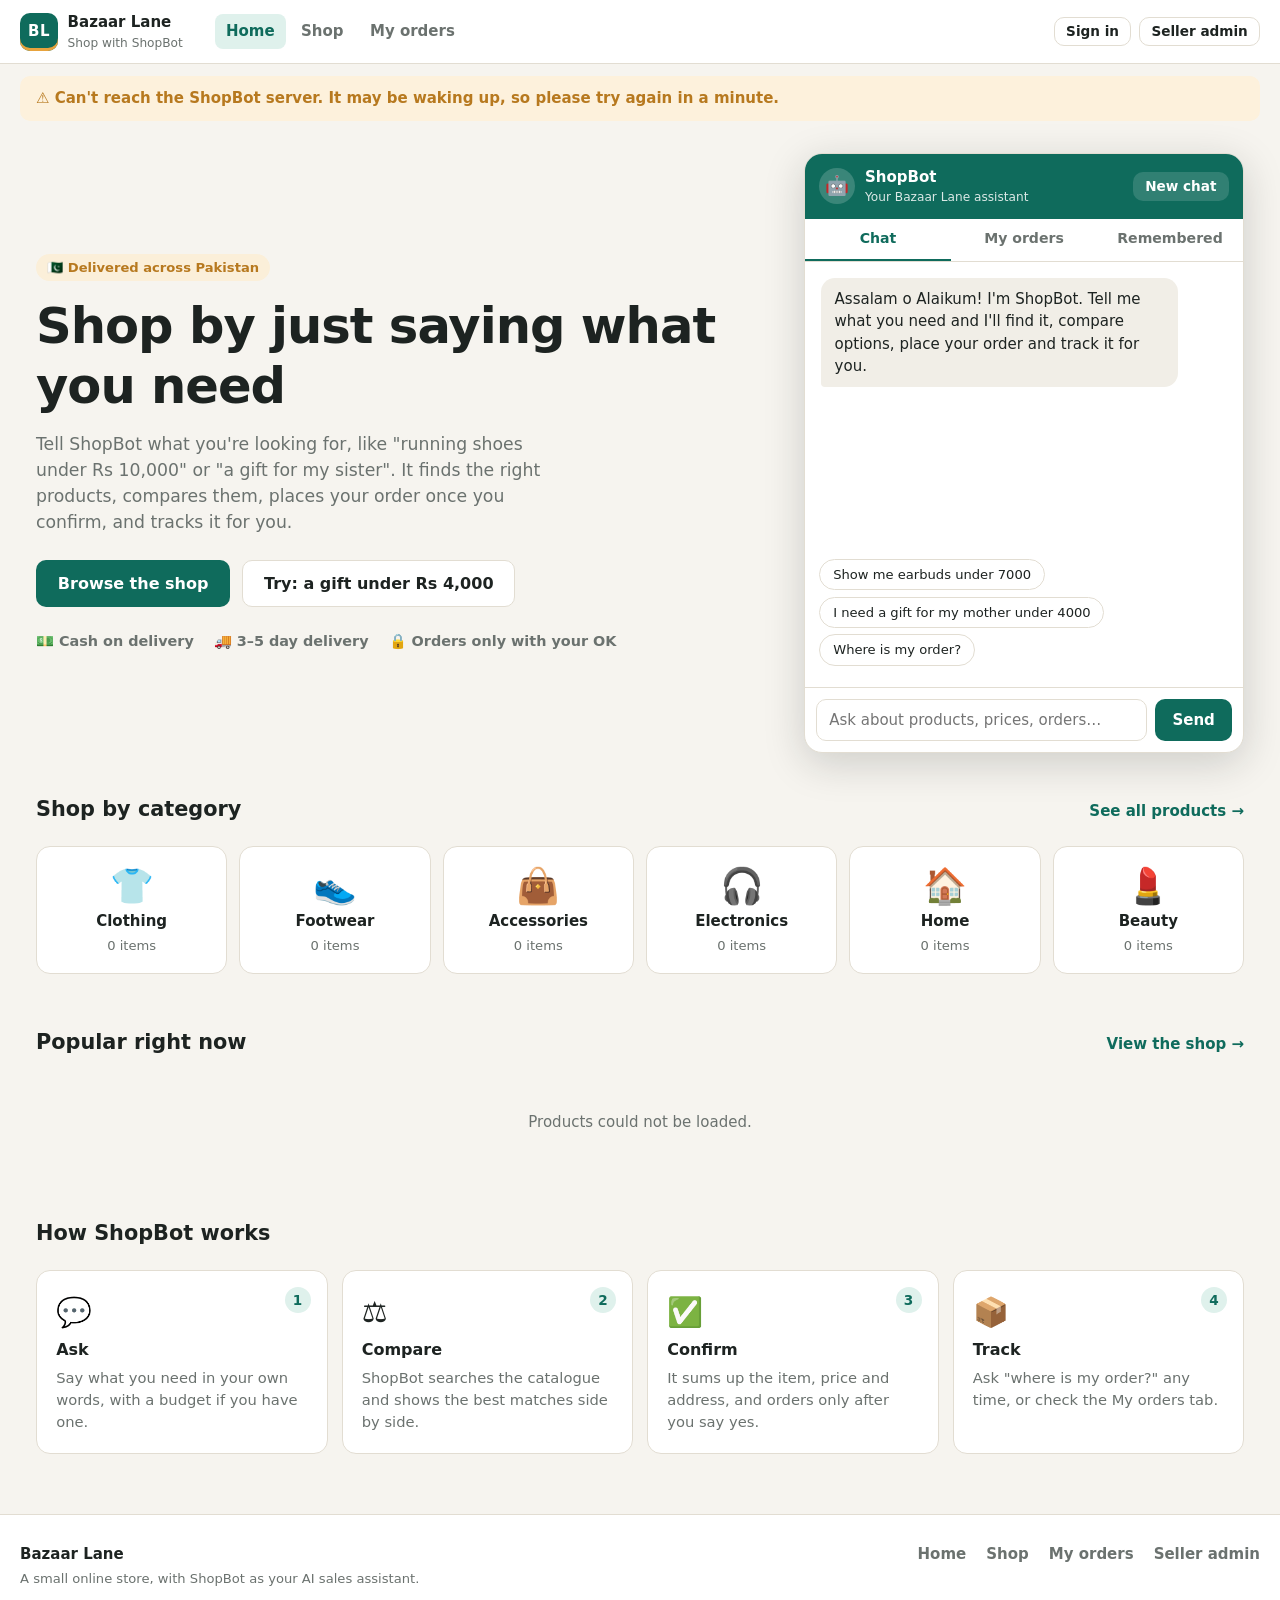
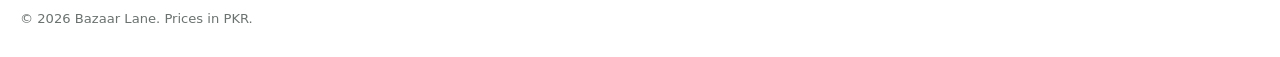
==== web/index.html @ 18afa225 "Build ShopBot: agent API, store website, tests and benchmark - app/: FastAPI server (/chat, /health," ====
<!doctype html>
<html lang="en">
<head>
  <meta charset="utf-8">
  <meta name="viewport" content="width=device-width, initial-scale=1">
  <title>Bazaar Lane</title>
  <meta name="description" content="Bazaar Lane: shop clothing, footwear, electronics and more by chatting with ShopBot.">
  <link rel="stylesheet" href="style.css">
</head>
<body>
  <header class="topbar">
    <a class="brand" href="./">
      <span class="brand-mark">BL</span>
      <span><strong>Bazaar Lane</strong><small>Shop with ShopBot</small></span>
    </a>
    <nav class="nav">
      <a href="./" class="active">Home</a>
      <a href="shop.html">Shop</a>
      <a href="#orders" data-sc-open="orders">My orders</a>
    </nav>
    <div class="topbar-right">
      <span class="user-chip" data-sc-user hidden></span>
      <button type="button" class="btn btn-ghost btn-sm" data-sc-switch>Sign in</button>
      <a class="btn btn-ghost btn-sm" href="admin.html">Seller admin</a>
    </div>
  </header>

  <div id="apiBanner" class="banner" hidden></div>

  <main>
    <section class="hero">
      <div class="hero-copy">
        <span class="eyebrow">🇵🇰 Delivered across Pakistan</span>
        <h1>Shop by just saying what you need</h1>
        <p class="lead">Tell ShopBot what you're looking for, like "running shoes under Rs 10,000" or "a gift for my sister". It finds the right products, compares them, places your order once you confirm, and tracks it for you.</p>
        <div class="hero-actions">
          <a class="btn btn-primary btn-lg" href="shop.html">Browse the shop</a>
          <button type="button" class="btn btn-ghost btn-lg" id="tryGift">Try: a gift under Rs 4,000</button>
        </div>
        <ul class="hero-points">
          <li>💵 Cash on delivery</li>
          <li>🚚 3–5 day delivery</li>
          <li>🔒 Orders only with your OK</li>
        </ul>
      </div>
      <div id="chat-root" class="hero-chat"></div>
    </section>

    <section class="section">
      <div class="section-head">
        <h2>Shop by category</h2>
        <a href="shop.html">See all products →</a>
      </div>
      <div id="categories" class="cat-grid"></div>
    </section>

    <section class="section">
      <div class="section-head">
        <h2>Popular right now</h2>
        <a href="shop.html">View the shop →</a>
      </div>
      <div id="popular" class="grid grid-4"><div class="empty">Loading products…</div></div>
    </section>

    <section class="section">
      <div class="section-head"><h2>How ShopBot works</h2></div>
      <ol class="steps">
        <li><span class="step-icon">💬</span><h3>Ask</h3><p>Say what you need in your own words, with a budget if you have one.</p></li>
        <li><span class="step-icon">⚖️</span><h3>Compare</h3><p>ShopBot searches the catalogue and shows the best matches side by side.</p></li>
        <li><span class="step-icon">✅</span><h3>Confirm</h3><p>It sums up the item, price and address, and orders only after you say yes.</p></li>
        <li><span class="step-icon">📦</span><h3>Track</h3><p>Ask "where is my order?" any time, or check the My orders tab.</p></li>
      </ol>
    </section>
  </main>

  <footer class="footer">
    <div>
      <strong>Bazaar Lane</strong>
      <p class="muted small">A small online store, with ShopBot as your AI sales assistant.</p>
    </div>
    <nav class="footer-links">
      <a href="./">Home</a>
      <a href="shop.html">Shop</a>
      <a href="#orders" data-sc-open="orders">My orders</a>
      <a href="admin.html">Seller admin</a>
    </nav>
    <p class="muted small">© 2026 Bazaar Lane. Prices in PKR.</p>
  </footer>

  <script src="config.js"></script>
  <script src="common.js"></script>
  <script src="chat.js"></script>
  <script src="home.js"></script>
</body>
</html>
---- web/style.css ----
/* Bazaar Lane / ShopBot */
:root {
  --bg: #f6f4ef;
  --surface: #ffffff;
  --surface-2: #f1eee7;
  --text: #1d2321;
  --muted: #6b726f;
  --border: #e2ddd2;
  --primary: #0f6b5c;
  --primary-hover: #0b5649;
  --primary-soft: #dff1ec;
  --accent: #e8a33d;
  --accent-soft: #fbefd9;
  --danger: #c0392b;
  --danger-soft: #fbe5e2;
  --warn: #b7791f;
  --warn-soft: #fdf1dc;
  --ok: #2f855a;
  --ok-soft: #e3f4ea;
  --info: #2b6cb0;
  --info-soft: #e3eefb;
  --user-bubble: #0f6b5c;
  --bot-bubble: #f1eee7;
  --shadow: 0 1px 2px rgba(20, 30, 25, .06), 0 4px 16px rgba(20, 30, 25, .06);
  --shadow-lg: 0 10px 40px rgba(20, 30, 25, .18);
  --radius: 14px;
  --max: 1240px;
  color-scheme: light;
}
@media (prefers-color-scheme: dark) {
  :root:not([data-theme="light"]) {
    --bg: #121615; --surface: #1a201e; --surface-2: #232a28; --text: #e8ece9; --muted: #9aa39f;
    --border: #2f3835; --primary: #3fb59c; --primary-hover: #5cc8b0; --primary-soft: #1d3a33;
    --accent-soft: #3a2f1a; --danger: #ef6f61; --danger-soft: #3a2220; --warn: #e5b45a; --warn-soft: #3a2f1a;
    --ok: #63c58f; --ok-soft: #1d3326; --info: #7fb0e6; --info-soft: #1d2a3a;
    --user-bubble: #2a8f7b; --bot-bubble: #232a28;
    --shadow: 0 1px 2px rgba(0, 0, 0, .3), 0 4px 16px rgba(0, 0, 0, .25);
    --shadow-lg: 0 10px 40px rgba(0, 0, 0, .5);
    color-scheme: dark;
  }
}
:root[data-theme="dark"] {
  --bg: #121615; --surface: #1a201e; --surface-2: #232a28; --text: #e8ece9; --muted: #9aa39f;
  --border: #2f3835; --primary: #3fb59c; --primary-hover: #5cc8b0; --primary-soft: #1d3a33;
  --accent-soft: #3a2f1a; --danger: #ef6f61; --danger-soft: #3a2220; --warn: #e5b45a; --warn-soft: #3a2f1a;
  --ok: #63c58f; --ok-soft: #1d3326; --info: #7fb0e6; --info-soft: #1d2a3a;
  --user-bubble: #2a8f7b; --bot-bubble: #232a28;
  --shadow: 0 1px 2px rgba(0, 0, 0, .3), 0 4px 16px rgba(0, 0, 0, .25);
  --shadow-lg: 0 10px 40px rgba(0, 0, 0, .5);
  color-scheme: dark;
}

* { box-sizing: border-box; }
[hidden] { display: none !important; }
html, body { margin: 0; }
body {
  background: var(--bg);
  color: var(--text);
  font: 15px/1.5 system-ui, -apple-system, "Segoe UI", Roboto, "Helvetica Neue", Arial, sans-serif;
  -webkit-font-smoothing: antialiased;
  overflow-x: hidden;
}
h1, h2, h3 { line-height: 1.2; margin: 0 0 .5rem; }
h2 { font-size: 1.3rem; }
h3 { font-size: 1rem; }
a { color: var(--primary); }
.muted { color: var(--muted); }
.small { font-size: .82rem; }
.error { color: var(--danger); margin: 0; }
.empty { padding: 2rem 1rem; text-align: center; color: var(--muted); }
.card { background: var(--surface); border: 1px solid var(--border); border-radius: var(--radius); box-shadow: var(--shadow); }

/* ---------- buttons & inputs ---------- */
.btn {
  appearance: none; border: 1px solid transparent; border-radius: 10px;
  padding: .55rem 1rem; font: inherit; font-weight: 600; cursor: pointer; line-height: 1.2;
  text-decoration: none; display: inline-flex; align-items: center; justify-content: center; gap: .4rem;
  transition: background .15s, border-color .15s, opacity .15s; white-space: nowrap;
}
.btn:disabled { opacity: .5; cursor: not-allowed; }
.btn-primary { background: var(--primary); color: #fff; }
.btn-primary:hover:not(:disabled) { background: var(--primary-hover); }
.btn-ghost { background: var(--surface); color: var(--text); border-color: var(--border); }
.btn-ghost:hover:not(:disabled) { background: var(--surface-2); }
.btn-danger { background: var(--danger-soft); color: var(--danger); }
.btn-danger:hover:not(:disabled) { border-color: var(--danger); }
.btn-sm { padding: .35rem .7rem; font-size: .85rem; }
.btn-lg { padding: .8rem 1.3rem; font-size: 1rem; }
.btn-block { width: 100%; }
.input {
  width: 100%; font: inherit; color: var(--text); background: var(--surface);
  border: 1px solid var(--border); border-radius: 10px; padding: .55rem .75rem;
}
.input:focus, .btn:focus-visible, .chip:focus-visible, .product:focus-visible, .cat-tile:focus-visible {
  outline: 2px solid var(--primary); outline-offset: 2px;
}
.input-sm { padding: .3rem .5rem; font-size: .9rem; }
textarea.input { resize: vertical; }
label { display: grid; gap: .3rem; font-weight: 600; font-size: .9rem; }
.check { display: flex; align-items: center; gap: .45rem; font-weight: 500; }
input[type="range"] { width: 100%; accent-color: var(--primary); }
input[type="checkbox"] { accent-color: var(--primary); width: 16px; height: 16px; }

/* ---------- top bar ---------- */
.topbar {
  position: sticky; top: 0; z-index: 20;
  display: flex; align-items: center; gap: 1rem;
  padding: .7rem max(16px, calc((100vw - var(--max)) / 2));
  background: var(--surface); border-bottom: 1px solid var(--border);
}
.brand { display: flex; align-items: center; gap: .6rem; color: var(--text); text-decoration: none; flex-shrink: 0; }
.brand small { display: block; color: var(--muted); font-size: .76rem; }
.brand-mark {
  width: 38px; height: 38px; border-radius: 10px; display: grid; place-items: center;
  background: var(--primary); color: #fff; font-weight: 800; letter-spacing: .5px;
  box-shadow: inset 0 -3px 0 var(--accent);
}
.nav { display: flex; gap: .25rem; margin-left: 1rem; }
.nav a {
  color: var(--muted); text-decoration: none; font-weight: 600; padding: .4rem .7rem; border-radius: 8px;
}
.nav a:hover { color: var(--text); background: var(--surface-2); }
.nav a.active { color: var(--primary); background: var(--primary-soft); }
.topbar-right { display: flex; align-items: center; gap: .5rem; margin-left: auto; }
.user-chip { font-weight: 600; white-space: nowrap; overflow: hidden; text-overflow: ellipsis; max-width: 180px; }

.banner {
  margin: 12px auto 0; max-width: var(--max); width: calc(100% - 32px);
  padding: .7rem 1rem; border-radius: 10px; background: var(--warn-soft); color: var(--warn); font-weight: 600;
}

/* ---------- chips & badges ---------- */
.chips { display: flex; flex-wrap: wrap; gap: .4rem; }
.chip {
  appearance: none; border: 1px solid var(--border); background: var(--surface); color: var(--text);
  border-radius: 999px; padding: .3rem .8rem; font: inherit; font-size: .86rem; cursor: pointer; text-align: left;
}
.chip:hover { border-color: var(--primary); }
.chip.active { background: var(--primary); color: #fff; border-color: var(--primary); }
.badge {
  display: inline-block; padding: .12rem .6rem; border-radius: 999px; font-size: .76rem; font-weight: 700;
  text-transform: capitalize; background: var(--surface-2); color: var(--muted);
}
.badge-placed, .badge-pending { background: var(--info-soft); color: var(--info); }
.badge-shipped { background: var(--warn-soft); color: var(--warn); }
.badge-delivered { background: var(--ok-soft); color: var(--ok); }
.badge-cancelled { background: var(--danger-soft); color: var(--danger); }

/* ---------- hero (home) ---------- */
.hero {
  max-width: var(--max); margin: 0 auto; padding: 32px 16px 16px;
  display: grid; grid-template-columns: minmax(0, 1fr) minmax(0, 440px); gap: 40px; align-items: center;
}
.eyebrow {
  display: inline-block; background: var(--accent-soft); color: var(--warn); font-weight: 700; font-size: .82rem;
  padding: .25rem .7rem; border-radius: 999px; margin-bottom: 1rem;
}
.hero h1 { font-size: clamp(2rem, 4.2vw, 3.1rem); letter-spacing: -.02em; margin-bottom: 1rem; }
.lead { font-size: 1.08rem; color: var(--muted); max-width: 540px; margin: 0 0 1.5rem; }
.hero-actions { display: flex; flex-wrap: wrap; gap: .75rem; }
.hero-points { list-style: none; padding: 0; margin: 1.5rem 0 0; display: flex; flex-wrap: wrap; gap: .5rem 1.25rem; color: var(--muted); font-weight: 600; font-size: .9rem; }
.hero-chat { height: 600px; min-width: 0; }

/* ---------- sections (home) ---------- */
.section { max-width: var(--max); margin: 0 auto; padding: 28px 16px; }
.section-head { display: flex; justify-content: space-between; align-items: baseline; gap: 1rem; margin-bottom: 1rem; }
.section-head a { font-weight: 600; text-decoration: none; white-space: nowrap; }
.cat-grid { display: grid; grid-template-columns: repeat(6, minmax(0, 1fr)); gap: 12px; }
.cat-tile {
  display: flex; flex-direction: column; align-items: center; gap: .2rem; padding: 1.1rem .5rem;
  background: var(--surface); border: 1px solid var(--border); border-radius: var(--radius);
  color: var(--text); text-decoration: none; text-align: center; transition: border-color .15s, transform .15s;
}
.cat-tile:hover { border-color: var(--primary); transform: translateY(-2px); }
.cat-emoji { font-size: 2.2rem; line-height: 1.2; }
.steps { list-style: none; padding: 0; margin: 0; display: grid; grid-template-columns: repeat(4, minmax(0, 1fr)); gap: 14px; counter-reset: step; }
.steps li {
  position: relative; padding: 1.2rem; background: var(--surface); border: 1px solid var(--border); border-radius: var(--radius);
  counter-increment: step;
}
.steps li::after {
  content: counter(step); position: absolute; top: 1rem; right: 1rem; width: 26px; height: 26px; border-radius: 50%;
  display: grid; place-items: center; background: var(--primary-soft); color: var(--primary); font-weight: 800; font-size: .85rem;
}
.step-icon { font-size: 1.8rem; display: block; margin-bottom: .4rem; }
.steps p { margin: 0; color: var(--muted); font-size: .92rem; }

/* ---------- product cards ---------- */
.grid { display: grid; grid-template-columns: repeat(auto-fill, minmax(220px, 1fr)); gap: 14px; }
.grid-4 { grid-template-columns: repeat(4, minmax(0, 1fr)); }
.grid > .empty { grid-column: 1 / -1; }
.product { display: flex; flex-direction: column; overflow: hidden; cursor: pointer; transition: transform .15s, box-shadow .15s; }
.product:hover { transform: translateY(-2px); box-shadow: var(--shadow-lg); }
.thumb {
  height: 130px; display: grid; place-items: center; font-size: 3.4rem;
  background: linear-gradient(135deg, var(--primary-soft), var(--accent-soft));
}
.product-body { padding: .85rem; display: flex; flex-direction: column; gap: .35rem; flex: 1; }
.product-meta { display: flex; justify-content: space-between; align-items: center; font-size: .8rem; gap: .5rem; }
.tag { background: var(--surface-2); border-radius: 999px; padding: .1rem .55rem; }
.desc {
  margin: 0; color: var(--muted); font-size: .88rem; flex: 1;
  display: -webkit-box; -webkit-line-clamp: 2; -webkit-box-orient: vertical; overflow: hidden;
}
.product-foot { display: flex; justify-content: space-between; align-items: baseline; gap: .5rem; margin: .3rem 0 .4rem; }
.price { font-size: 1.15rem; font-weight: 800; }
.stock { font-size: .8rem; color: var(--ok); font-weight: 600; }
.stock-low { color: var(--warn); }
.stock-out { color: var(--danger); }

/* ---------- shop page ---------- */
.shop-layout {
  max-width: var(--max); margin: 0 auto; padding: 20px 16px;
  display: grid; grid-template-columns: 270px minmax(0, 1fr); gap: 24px; align-items: start;
}
.filters { position: sticky; top: 80px; }
.filters-body {
  display: grid; gap: 1.1rem; padding: 1.1rem;
  background: var(--surface); border: 1px solid var(--border); border-radius: var(--radius);
}
.filters-toggle { display: none; }
.filter-group { display: grid; gap: .4rem; }
.filter-label { font-weight: 600; font-size: .9rem; }
.price-label { color: var(--primary); }
.help-box {
  display: grid; gap: .5rem; padding: .9rem; border-radius: 12px;
  background: var(--primary-soft); border: 1px solid transparent;
}
.help-box p { margin: 0; }
.results-head { display: flex; justify-content: space-between; align-items: baseline; gap: 1rem; margin-bottom: 1rem; }
.results-head h1 { font-size: 1.5rem; margin: 0; }

/* product popup */
.product-modal { max-width: 460px; position: relative; }
.pm-thumb {
  height: 180px; border-radius: 12px; display: grid; place-items: center; font-size: 5rem;
  background: linear-gradient(135deg, var(--primary-soft), var(--accent-soft));
}
.product-modal h2 { margin: 0; }
.product-modal p { margin: 0; }
.modal-x {
  position: absolute; top: .6rem; right: .6rem; width: 34px; height: 34px; border-radius: 50%;
  border: 0; background: var(--surface); color: var(--text); cursor: pointer; font-size: 1rem; box-shadow: var(--shadow);
}

/* ---------- orders & memories (used in chat tabs) ---------- */
.order { padding: .85rem; background: var(--surface); border: 1px solid var(--border); border-radius: 12px; }
.order-head { display: flex; justify-content: space-between; align-items: center; gap: .5rem; }
.items { list-style: none; padding: 0; margin: .5rem 0; border-top: 1px dashed var(--border); font-size: .9rem; }
.items li { display: flex; justify-content: space-between; gap: 1rem; padding: .3rem 0; border-bottom: 1px dashed var(--border); }
.order-foot { display: flex; justify-content: space-between; gap: 1rem; align-items: baseline; }
.memory-list { list-style: none; padding: 0; margin: 0; display: grid; gap: 8px; }
.memory-list li {
  display: flex; justify-content: space-between; gap: .75rem; align-items: baseline; flex-wrap: wrap;
  background: var(--surface); border: 1px solid var(--border); border-radius: 10px; padding: .6rem .8rem;
}

/* ---------- chat widget ---------- */
.sc {
  display: flex; flex-direction: column; height: 100%; min-height: 0;
  background: var(--surface); border: 1px solid var(--border); border-radius: 18px; box-shadow: var(--shadow-lg);
  overflow: hidden;
}
.sc-head { display: flex; justify-content: space-between; align-items: center; gap: .5rem; padding: .75rem .9rem; background: var(--primary); color: #fff; }
.sc-title { display: flex; align-items: center; gap: .6rem; min-width: 0; }
.sc-avatar { width: 36px; height: 36px; border-radius: 50%; display: grid; place-items: center; background: rgba(255,255,255,.18); font-size: 1.2rem; }
.sc-status { display: block; font-size: .76rem; opacity: .85; }
.sc-actions { display: flex; gap: .35rem; }
.sc-head .btn-ghost { background: rgba(255,255,255,.14); border-color: transparent; color: #fff; }
.sc-head .btn-ghost:hover { background: rgba(255,255,255,.26); }
.sc-tabs { display: flex; border-bottom: 1px solid var(--border); background: var(--surface); }
.sc-tab {
  flex: 1; appearance: none; background: none; border: 0; border-bottom: 2px solid transparent;
  padding: .6rem .4rem; font: inherit; font-weight: 600; font-size: .88rem; color: var(--muted); cursor: pointer;
}
.sc-tab.active { color: var(--primary); border-bottom-color: var(--primary); }
.sc-pane { flex: 1; min-height: 0; display: flex; flex-direction: column; overflow-y: auto; padding: .9rem; gap: .7rem; }
.sc-pane-chat { padding: 0; overflow: hidden; }
.sc-messages { flex: 1; min-height: 0; overflow-y: auto; padding: 1rem; display: flex; flex-direction: column; gap: .7rem; }
.sc-list { display: grid; gap: 10px; }
.sc-suggestions { display: flex; flex-wrap: wrap; gap: .4rem; padding: 0 .9rem .6rem; }
.sc-suggestions .chip { font-size: .82rem; }
.sc-form { display: flex; gap: .5rem; padding: .7rem; border-top: 1px solid var(--border); }
.msg { display: flex; flex-direction: column; max-width: 88%; }
.msg-user { align-self: flex-end; align-items: flex-end; }
.msg-bot { align-self: flex-start; }
.bubble { padding: .6rem .85rem; border-radius: 14px; overflow-wrap: anywhere; }
.msg-user .bubble { background: var(--user-bubble); color: #fff; border-bottom-right-radius: 4px; }
.msg-bot .bubble { background: var(--bot-bubble); border-bottom-left-radius: 4px; }
.tools { margin-top: .3rem; font-size: .74rem; color: var(--muted); display: flex; flex-wrap: wrap; gap: .3rem; align-items: center; }
.tool {
  font-family: ui-monospace, SFMono-Regular, Consolas, monospace; font-size: .74rem;
  background: var(--primary-soft); color: var(--primary); border-radius: 6px; padding: .05rem .4rem; cursor: help;
}
.typing { display: flex; gap: 4px; padding: .8rem .9rem; }
.typing span { width: 7px; height: 7px; border-radius: 50%; background: var(--muted); animation: blink 1.2s infinite ease-in-out; }
.typing span:nth-child(2) { animation-delay: .2s; }
.typing span:nth-child(3) { animation-delay: .4s; }
@keyframes blink { 0%, 80%, 100% { opacity: .25; transform: translateY(0); } 40% { opacity: 1; transform: translateY(-3px); } }

/* floating version */
.sc-fab {
  position: fixed; right: 20px; bottom: 20px; z-index: 30;
  border: 0; border-radius: 999px; padding: .85rem 1.25rem; font: inherit; font-weight: 700;
  background: var(--primary); color: #fff; box-shadow: var(--shadow-lg); cursor: pointer;
  display: flex; align-items: center; gap: .4rem;
}
.sc-fab:hover { background: var(--primary-hover); }
.sc-floating {
  position: fixed; right: 20px; bottom: 20px; z-index: 35;
  width: 390px; height: min(620px, calc(100vh - 40px));
  display: none;
}
.sc-floating.open { display: flex; }

/* ---------- modal ---------- */
.modal {
  position: fixed; inset: 0; z-index: 50; display: grid; place-items: center; padding: 16px;
  background: rgba(10, 15, 13, .55); overflow-y: auto;
}
.modal-card {
  width: 100%; max-width: 420px; display: grid; gap: .9rem; padding: 1.5rem;
  background: var(--surface); border-radius: var(--radius); box-shadow: var(--shadow-lg);
}
.modal-card p { margin: 0; }
.row { display: grid; grid-template-columns: 1fr 1fr; gap: .75rem; }
.row-end { display: flex; justify-content: flex-end; gap: .5rem; }

/* ---------- footer ---------- */
.footer {
  margin-top: 32px; padding: 28px max(16px, calc((100vw - var(--max)) / 2));
  border-top: 1px solid var(--border); background: var(--surface);
  display: grid; grid-template-columns: 1fr auto; gap: 1rem 2rem; align-items: start;
}
.footer p { margin: .25rem 0 0; }
.footer-links { display: flex; flex-wrap: wrap; gap: 1.25rem; }
.footer-links a { color: var(--muted); text-decoration: none; font-weight: 600; }
.footer-links a:hover { color: var(--primary); }

/* ---------- toasts ---------- */
#toasts { position: fixed; left: 50%; bottom: 20px; transform: translateX(-50%); z-index: 60; display: grid; gap: 8px; width: min(420px, calc(100vw - 32px)); }
.toast { padding: .65rem 1rem; border-radius: 10px; background: var(--text); color: var(--bg); box-shadow: var(--shadow); font-weight: 600; font-size: .9rem; }
.toast-ok { background: var(--ok); color: #fff; }
.toast-error { background: var(--danger); color: #fff; }

/* ---------- admin ---------- */
.admin { max-width: var(--max); margin: 0 auto; padding: 16px; }
.tabs { display: flex; gap: .25rem; border-bottom: 1px solid var(--border); margin-bottom: 1rem; overflow-x: auto; }
.tab {
  appearance: none; background: none; border: 0; border-bottom: 2px solid transparent;
  padding: .65rem .9rem; font: inherit; font-weight: 600; color: var(--muted); cursor: pointer; white-space: nowrap;
}
.tab.active { color: var(--primary); border-bottom-color: var(--primary); }
.panel-head { display: flex; align-items: center; justify-content: space-between; gap: 1rem; margin-bottom: .75rem; flex-wrap: wrap; }
.panel-head .input { max-width: 360px; }
.panel-head p { margin: 0; flex: 1 1 280px; }
.stats { display: grid; grid-template-columns: repeat(auto-fill, minmax(180px, 1fr)); gap: 12px; margin-bottom: 1.25rem; }
.stat {
  display: flex; flex-direction: column; gap: .15rem; padding: .9rem 1rem;
  background: var(--surface); border: 1px solid var(--border); border-radius: var(--radius); box-shadow: var(--shadow);
}
.stat-label { font-size: .76rem; text-transform: uppercase; letter-spacing: .04em; color: var(--muted); font-weight: 700; }
.stat-value { font-size: 1.4rem; font-weight: 800; font-variant-numeric: tabular-nums; }
.stat-sub { font-size: .8rem; color: var(--muted); }
.stat-warn { border-color: var(--warn); background: var(--warn-soft); }
.stat-warn .stat-sub, .stat-warn .stat-value { color: var(--warn); }
.table-wrap { overflow-x: auto; background: var(--surface); border: 1px solid var(--border); border-radius: var(--radius); box-shadow: var(--shadow); }
.table { width: 100%; border-collapse: collapse; font-size: .9rem; }
.table th, .table td { text-align: left; padding: .6rem .75rem; border-bottom: 1px solid var(--border); vertical-align: top; }
.table th { background: var(--surface-2); font-size: .76rem; text-transform: uppercase; letter-spacing: .03em; color: var(--muted); }
.table tr:last-child td { border-bottom: 0; }
.table td.empty { text-align: center; }
.nowrap { white-space: nowrap; }
.wrap { min-width: 180px; max-width: 340px; overflow-wrap: anywhere; }
.clamp { max-width: 320px; display: -webkit-box; -webkit-line-clamp: 2; -webkit-box-orient: vertical; overflow: hidden; }
.num { width: 100px; }
.num.low { border-color: var(--warn); color: var(--warn); font-weight: 700; }
.row-muted td { opacity: .55; }
.row-blocked { background: var(--danger-soft); }
.status-select { width: auto; text-transform: capitalize; }
.status-placed { color: var(--info); }
.status-shipped { color: var(--warn); }
.status-delivered { color: var(--ok); }
.status-cancelled { color: var(--danger); }
details summary { cursor: pointer; }
details[open] summary { color: var(--muted); margin-bottom: .3rem; }
.plain { margin: 0; padding-left: 1rem; }

/* ---------- responsive ---------- */
@media (max-width: 1024px) {
  .hero { grid-template-columns: 1fr; gap: 24px; }
  .hero-chat { height: 560px; }
  .cat-grid { grid-template-columns: repeat(3, minmax(0, 1fr)); }
  .grid-4 { grid-template-columns: repeat(2, minmax(0, 1fr)); }
  .steps { grid-template-columns: repeat(2, minmax(0, 1fr)); }
}
@media (max-width: 820px) {
  .topbar { flex-wrap: wrap; row-gap: .5rem; }
  .nav { order: 3; width: 100%; margin-left: 0; overflow-x: auto; }
  .shop-layout { grid-template-columns: 1fr; gap: 16px; }
  .filters { position: static; }
  .filters-toggle { display: flex; }
  .filters .filters-body { display: none; margin-top: .6rem; }
  .filters.expanded .filters-body { display: grid; }
}
@media (max-width: 560px) {
  .brand small { display: none; }
  .user-chip { max-width: 110px; }
  .topbar-right .btn { padding: .35rem .55rem; font-size: .8rem; }
  .hero { padding-top: 20px; }
  .hero-chat { height: 520px; }
  .cat-grid { grid-template-columns: repeat(2, minmax(0, 1fr)); }
  .grid, .grid-4 { grid-template-columns: repeat(2, minmax(0, 1fr)); gap: 10px; }
  .thumb { height: 90px; font-size: 2.6rem; }
  .product-body { padding: .65rem; }
  .price { font-size: 1rem; }
  .product-foot { flex-direction: column; gap: .1rem; }
  .steps { grid-template-columns: 1fr; }
  .row { grid-template-columns: 1fr; }
  .footer { grid-template-columns: 1fr; }
  .stats { grid-template-columns: repeat(2, minmax(0, 1fr)); }
  .stat-value { font-size: 1.15rem; }
  .msg { max-width: 94%; }
  .sc-floating { inset: 0; width: 100%; height: 100%; border-radius: 0; }
  .sc-fab { right: 16px; bottom: 16px; }
  body.sc-open { overflow: hidden; }
}
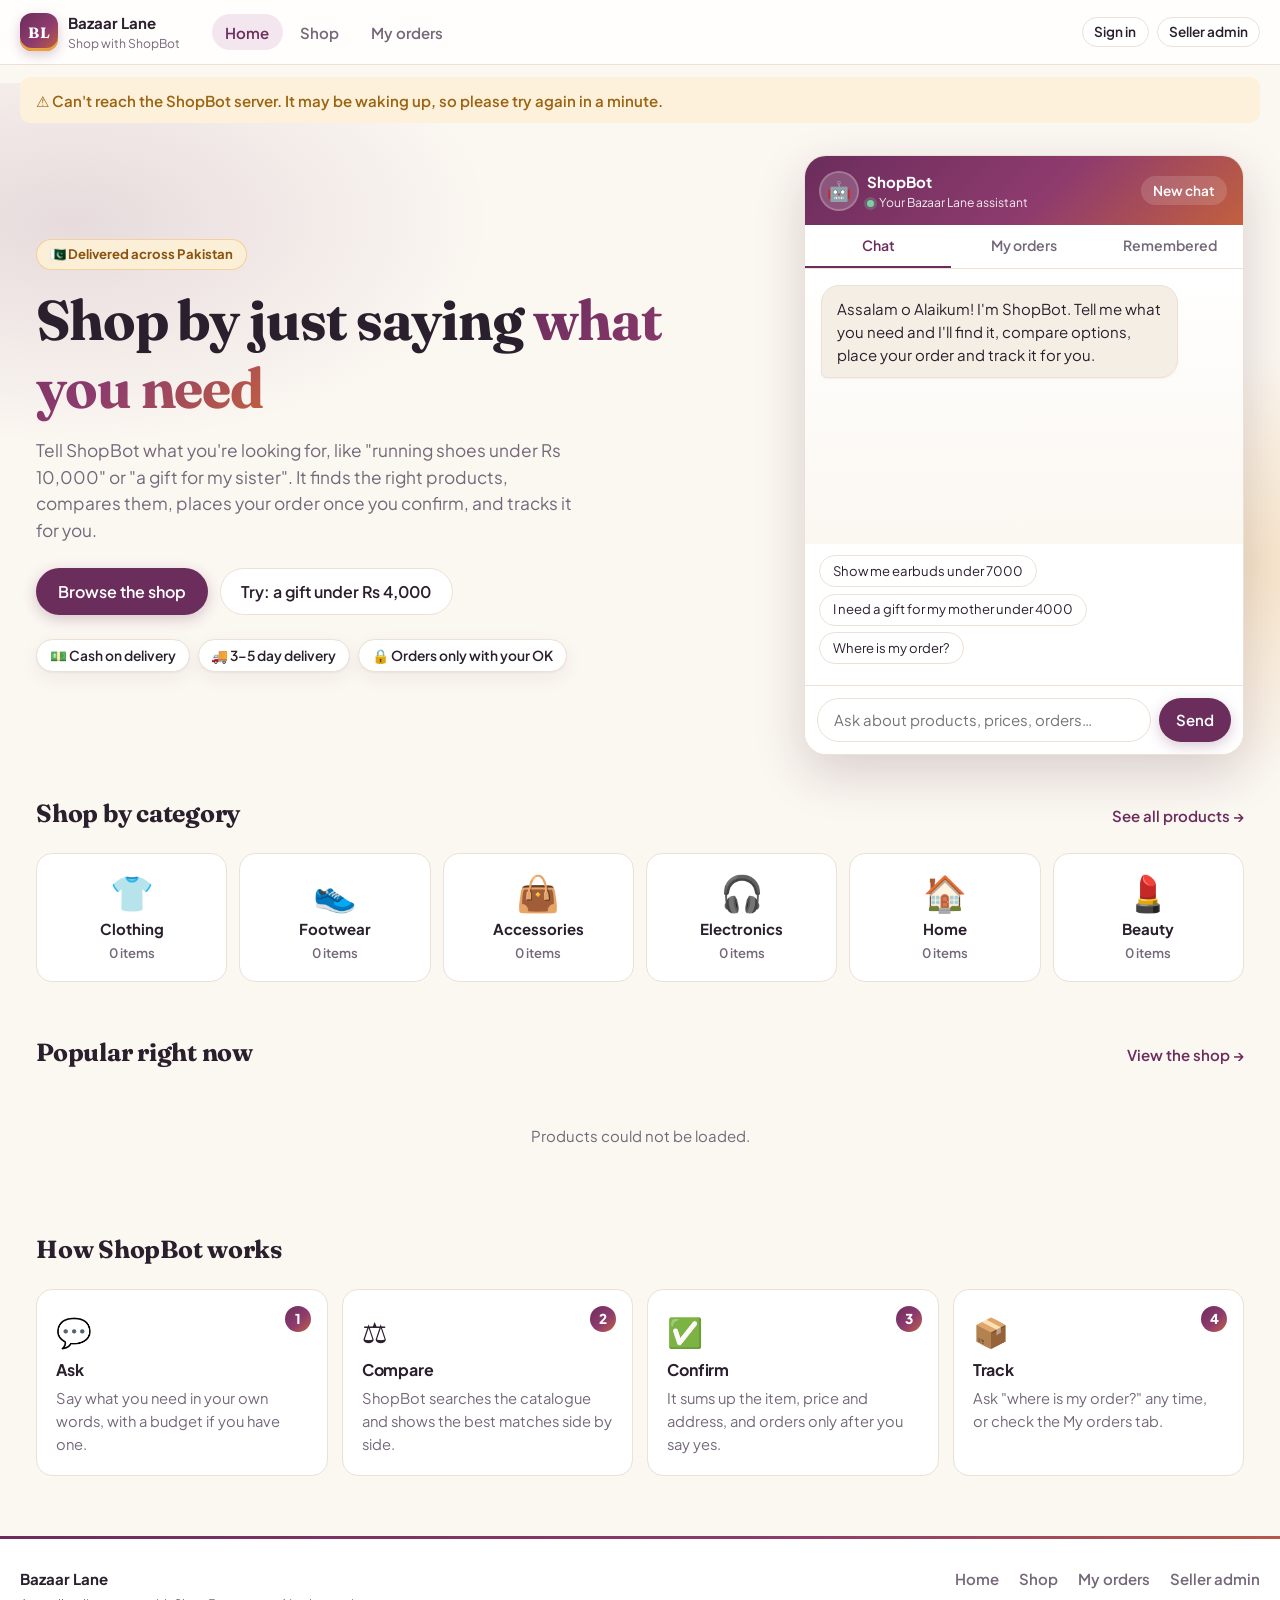
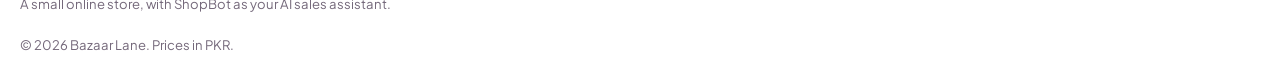
==== commit 093b358e: "ui fixes" ====
--- a/web/index.html
+++ b/web/index.html
@@ -31,7 +31,7 @@
     <section class="hero">
       <div class="hero-copy">
         <span class="eyebrow">🇵🇰 Delivered across Pakistan</span>
-        <h1>Shop by just saying what you need</h1>
+        <h1>Shop by just saying <em>what you need</em></h1>
         <p class="lead">Tell ShopBot what you're looking for, like "running shoes under Rs 10,000" or "a gift for my sister". It finds the right products, compares them, places your order once you confirm, and tracks it for you.</p>
         <div class="hero-actions">
           <a class="btn btn-primary btn-lg" href="shop.html">Browse the shop</a>
--- a/web/style.css
+++ b/web/style.css
@@ -1,52 +1,67 @@
-/* Bazaar Lane / ShopBot */
+/* Bazaar Lane / ShopBot: aubergine + marigold on warm ivory */
+@import url("https://fonts.googleapis.com/css2?family=Fraunces:opsz,wght@9..144,600;9..144,700&family=Plus+Jakarta+Sans:wght@400;500;600;700;800&display=swap");
+
 :root {
-  --bg: #f6f4ef;
+  --bg: #fbf7f1;
   --surface: #ffffff;
-  --surface-2: #f1eee7;
-  --text: #1d2321;
-  --muted: #6b726f;
-  --border: #e2ddd2;
-  --primary: #0f6b5c;
-  --primary-hover: #0b5649;
-  --primary-soft: #dff1ec;
-  --accent: #e8a33d;
-  --accent-soft: #fbefd9;
-  --danger: #c0392b;
-  --danger-soft: #fbe5e2;
-  --warn: #b7791f;
+  --surface-2: #f5eee5;
+  --text: #2a1f2d;
+  --muted: #74687a;
+  --border: #ebe1d6;
+  --primary: #6b2d5c;
+  --primary-hover: #57234a;
+  --primary-soft: #f4e6ef;
+  --accent: #e9a23b;
+  --accent-ink: #8a5410;
+  --accent-soft: #fcefd8;
+  --danger: #b83a3a;
+  --danger-soft: #fbe6e4;
+  --warn: #9a6410;
   --warn-soft: #fdf1dc;
-  --ok: #2f855a;
-  --ok-soft: #e3f4ea;
-  --info: #2b6cb0;
-  --info-soft: #e3eefb;
-  --user-bubble: #0f6b5c;
-  --bot-bubble: #f1eee7;
-  --shadow: 0 1px 2px rgba(20, 30, 25, .06), 0 4px 16px rgba(20, 30, 25, .06);
-  --shadow-lg: 0 10px 40px rgba(20, 30, 25, .18);
-  --radius: 14px;
+  --ok: #2e7d55;
+  --ok-soft: #e2f3e9;
+  --info: #3a5a9e;
+  --info-soft: #e6ecfa;
+  --grad: linear-gradient(135deg, #6b2d5c 0%, #8e3b6e 55%, #c2603f 100%);
+  --grad-soft: linear-gradient(135deg, #f4e6ef 0%, #fcefd8 100%);
+  --grad-text: var(--grad);
+  --user-bubble: linear-gradient(135deg, #6b2d5c, #8e3b6e);
+  --bot-bubble: #f5eee5;
+  --shadow: 0 1px 2px rgba(60, 30, 50, .05), 0 6px 20px rgba(60, 30, 50, .06);
+  --shadow-lg: 0 18px 50px rgba(60, 30, 50, .18);
+  --radius: 16px;
   --max: 1240px;
+  --font: "Plus Jakarta Sans", system-ui, -apple-system, "Segoe UI", Roboto, Arial, sans-serif;
+  --font-display: "Fraunces", Georgia, "Times New Roman", serif;
+  --on-primary: #ffffff;
   color-scheme: light;
 }
 @media (prefers-color-scheme: dark) {
   :root:not([data-theme="light"]) {
-    --bg: #121615; --surface: #1a201e; --surface-2: #232a28; --text: #e8ece9; --muted: #9aa39f;
-    --border: #2f3835; --primary: #3fb59c; --primary-hover: #5cc8b0; --primary-soft: #1d3a33;
-    --accent-soft: #3a2f1a; --danger: #ef6f61; --danger-soft: #3a2220; --warn: #e5b45a; --warn-soft: #3a2f1a;
-    --ok: #63c58f; --ok-soft: #1d3326; --info: #7fb0e6; --info-soft: #1d2a3a;
-    --user-bubble: #2a8f7b; --bot-bubble: #232a28;
-    --shadow: 0 1px 2px rgba(0, 0, 0, .3), 0 4px 16px rgba(0, 0, 0, .25);
-    --shadow-lg: 0 10px 40px rgba(0, 0, 0, .5);
+    --bg: #161117; --surface: #201922; --surface-2: #2b222e; --text: #f3ebf1; --muted: #ad9fb0;
+    --border: #3a2f3d; --primary: #d98cc0; --primary-hover: #e6a6d0; --primary-soft: #3a2236;
+    --accent-ink: #f1bd6a; --accent-soft: #3a2c1a; --danger: #ef7d74; --danger-soft: #3d2222;
+    --warn: #ecba63; --warn-soft: #3a2c1a; --ok: #6cc896; --ok-soft: #1c3326; --info: #93b2ec; --info-soft: #1f2840;
+    --grad: linear-gradient(135deg, #7a3468 0%, #9a4478 55%, #c2603f 100%);
+    --grad-soft: linear-gradient(135deg, #3a2236 0%, #3a2c1a 100%);
+    --grad-text: linear-gradient(135deg, #f0b3da 0%, #f1bd6a 100%);
+    --user-bubble: linear-gradient(135deg, #7a3468, #9a4478); --bot-bubble: #2b222e; --on-primary: #24101f;
+    --shadow: 0 1px 2px rgba(0, 0, 0, .3), 0 6px 20px rgba(0, 0, 0, .25);
+    --shadow-lg: 0 18px 50px rgba(0, 0, 0, .5);
     color-scheme: dark;
   }
 }
 :root[data-theme="dark"] {
-  --bg: #121615; --surface: #1a201e; --surface-2: #232a28; --text: #e8ece9; --muted: #9aa39f;
-  --border: #2f3835; --primary: #3fb59c; --primary-hover: #5cc8b0; --primary-soft: #1d3a33;
-  --accent-soft: #3a2f1a; --danger: #ef6f61; --danger-soft: #3a2220; --warn: #e5b45a; --warn-soft: #3a2f1a;
-  --ok: #63c58f; --ok-soft: #1d3326; --info: #7fb0e6; --info-soft: #1d2a3a;
-  --user-bubble: #2a8f7b; --bot-bubble: #232a28;
-  --shadow: 0 1px 2px rgba(0, 0, 0, .3), 0 4px 16px rgba(0, 0, 0, .25);
-  --shadow-lg: 0 10px 40px rgba(0, 0, 0, .5);
+  --bg: #161117; --surface: #201922; --surface-2: #2b222e; --text: #f3ebf1; --muted: #ad9fb0;
+  --border: #3a2f3d; --primary: #d98cc0; --primary-hover: #e6a6d0; --primary-soft: #3a2236;
+  --accent-ink: #f1bd6a; --accent-soft: #3a2c1a; --danger: #ef7d74; --danger-soft: #3d2222;
+  --warn: #ecba63; --warn-soft: #3a2c1a; --ok: #6cc896; --ok-soft: #1c3326; --info: #93b2ec; --info-soft: #1f2840;
+  --grad: linear-gradient(135deg, #7a3468 0%, #9a4478 55%, #c2603f 100%);
+  --grad-soft: linear-gradient(135deg, #3a2236 0%, #3a2c1a 100%);
+    --grad-text: linear-gradient(135deg, #f0b3da 0%, #f1bd6a 100%);
+  --user-bubble: linear-gradient(135deg, #7a3468, #9a4478); --bot-bubble: #2b222e; --on-primary: #24101f;
+  --shadow: 0 1px 2px rgba(0, 0, 0, .3), 0 6px 20px rgba(0, 0, 0, .25);
+  --shadow-lg: 0 18px 50px rgba(0, 0, 0, .5);
   color-scheme: dark;
 }
 
@@ -56,12 +71,13 @@
 body {
   background: var(--bg);
   color: var(--text);
-  font: 15px/1.5 system-ui, -apple-system, "Segoe UI", Roboto, "Helvetica Neue", Arial, sans-serif;
+  font: 15px/1.55 var(--font);
   -webkit-font-smoothing: antialiased;
   overflow-x: hidden;
 }
-h1, h2, h3 { line-height: 1.2; margin: 0 0 .5rem; }
-h2 { font-size: 1.3rem; }
+h1, h2, h3 { line-height: 1.2; margin: 0 0 .5rem; letter-spacing: -.01em; }
+h1, h2 { font-family: var(--font-display); font-weight: 700; }
+h2 { font-size: 1.55rem; }
 h3 { font-size: 1rem; }
 a { color: var(--primary); }
 .muted { color: var(--muted); }
@@ -69,19 +85,20 @@
 .error { color: var(--danger); margin: 0; }
 .empty { padding: 2rem 1rem; text-align: center; color: var(--muted); }
 .card { background: var(--surface); border: 1px solid var(--border); border-radius: var(--radius); box-shadow: var(--shadow); }
+::selection { background: var(--accent); color: #2a1f2d; }
 
 /* ---------- buttons & inputs ---------- */
 .btn {
-  appearance: none; border: 1px solid transparent; border-radius: 10px;
+  appearance: none; border: 1px solid transparent; border-radius: 999px;
   padding: .55rem 1rem; font: inherit; font-weight: 600; cursor: pointer; line-height: 1.2;
   text-decoration: none; display: inline-flex; align-items: center; justify-content: center; gap: .4rem;
-  transition: background .15s, border-color .15s, opacity .15s; white-space: nowrap;
+  transition: background .15s, border-color .15s, opacity .15s, transform .15s, box-shadow .15s; white-space: nowrap;
 }
 .btn:disabled { opacity: .5; cursor: not-allowed; }
-.btn-primary { background: var(--primary); color: #fff; }
-.btn-primary:hover:not(:disabled) { background: var(--primary-hover); }
+.btn-primary { background: var(--primary); color: var(--on-primary); box-shadow: 0 4px 14px rgba(107, 45, 92, .25); }
+.btn-primary:hover:not(:disabled) { background: var(--primary-hover); transform: translateY(-1px); box-shadow: 0 8px 20px rgba(107, 45, 92, .3); }
 .btn-ghost { background: var(--surface); color: var(--text); border-color: var(--border); }
-.btn-ghost:hover:not(:disabled) { background: var(--surface-2); }
+.btn-ghost:hover:not(:disabled) { background: var(--surface-2); border-color: var(--primary); }
 .btn-danger { background: var(--danger-soft); color: var(--danger); }
 .btn-danger:hover:not(:disabled) { border-color: var(--danger); }
 .btn-sm { padding: .35rem .7rem; font-size: .85rem; }
@@ -89,9 +106,11 @@
 .btn-block { width: 100%; }
 .input {
   width: 100%; font: inherit; color: var(--text); background: var(--surface);
-  border: 1px solid var(--border); border-radius: 10px; padding: .55rem .75rem;
-}
-.input:focus, .btn:focus-visible, .chip:focus-visible, .product:focus-visible, .cat-tile:focus-visible {
+  border: 1px solid var(--border); border-radius: 12px; padding: .6rem .85rem;
+  transition: border-color .15s, box-shadow .15s;
+}
+.input:focus { border-color: var(--primary); box-shadow: 0 0 0 4px var(--primary-soft); }
+.btn:focus-visible, .chip:focus-visible, .product:focus-visible, .cat-tile:focus-visible {
   outline: 2px solid var(--primary); outline-offset: 2px;
 }
 .input-sm { padding: .3rem .5rem; font-size: .9rem; }
@@ -106,18 +125,20 @@
   position: sticky; top: 0; z-index: 20;
   display: flex; align-items: center; gap: 1rem;
   padding: .7rem max(16px, calc((100vw - var(--max)) / 2));
-  background: var(--surface); border-bottom: 1px solid var(--border);
+  background: color-mix(in srgb, var(--surface) 82%, transparent);
+  backdrop-filter: saturate(160%) blur(12px); -webkit-backdrop-filter: saturate(160%) blur(12px);
+  border-bottom: 1px solid var(--border);
 }
 .brand { display: flex; align-items: center; gap: .6rem; color: var(--text); text-decoration: none; flex-shrink: 0; }
 .brand small { display: block; color: var(--muted); font-size: .76rem; }
 .brand-mark {
   width: 38px; height: 38px; border-radius: 10px; display: grid; place-items: center;
-  background: var(--primary); color: #fff; font-weight: 800; letter-spacing: .5px;
-  box-shadow: inset 0 -3px 0 var(--accent);
+  background: var(--grad); color: #fff; font-family: var(--font-display); font-weight: 700; letter-spacing: .5px;
+  border-radius: 12px; box-shadow: inset 0 -3px 0 var(--accent), 0 4px 12px rgba(107, 45, 92, .25);
 }
 .nav { display: flex; gap: .25rem; margin-left: 1rem; }
 .nav a {
-  color: var(--muted); text-decoration: none; font-weight: 600; padding: .4rem .7rem; border-radius: 8px;
+  color: var(--muted); text-decoration: none; font-weight: 600; padding: .4rem .85rem; border-radius: 999px;
 }
 .nav a:hover { color: var(--text); background: var(--surface-2); }
 .nav a.active { color: var(--primary); background: var(--primary-soft); }
@@ -135,8 +156,9 @@
   appearance: none; border: 1px solid var(--border); background: var(--surface); color: var(--text);
   border-radius: 999px; padding: .3rem .8rem; font: inherit; font-size: .86rem; cursor: pointer; text-align: left;
 }
-.chip:hover { border-color: var(--primary); }
-.chip.active { background: var(--primary); color: #fff; border-color: var(--primary); }
+.chip { transition: border-color .15s, background .15s, color .15s; }
+.chip:hover { border-color: var(--primary); color: var(--primary); }
+.chip.active { background: var(--primary); color: var(--on-primary); border-color: var(--primary); }
 .badge {
   display: inline-block; padding: .12rem .6rem; border-radius: 999px; font-size: .76rem; font-weight: 700;
   text-transform: capitalize; background: var(--surface-2); color: var(--muted);
@@ -149,16 +171,25 @@
 /* ---------- hero (home) ---------- */
 .hero {
   max-width: var(--max); margin: 0 auto; padding: 32px 16px 16px;
-  display: grid; grid-template-columns: minmax(0, 1fr) minmax(0, 440px); gap: 40px; align-items: center;
+  display: grid; grid-template-columns: minmax(0, 1fr) minmax(0, 440px); gap: 48px; align-items: center;
+  position: relative;
+}
+.hero::before {
+  content: ""; position: absolute; inset: -40px -10vw 0; z-index: -1; pointer-events: none;
+  background:
+    radial-gradient(600px 320px at 12% 20%, color-mix(in srgb, var(--primary) 14%, transparent), transparent 70%),
+    radial-gradient(520px 300px at 90% 70%, color-mix(in srgb, var(--accent) 22%, transparent), transparent 70%);
 }
 .eyebrow {
-  display: inline-block; background: var(--accent-soft); color: var(--warn); font-weight: 700; font-size: .82rem;
-  padding: .25rem .7rem; border-radius: 999px; margin-bottom: 1rem;
-}
-.hero h1 { font-size: clamp(2rem, 4.2vw, 3.1rem); letter-spacing: -.02em; margin-bottom: 1rem; }
+  display: inline-block; background: var(--accent-soft); color: var(--accent-ink); font-weight: 700; font-size: .82rem;
+  border: 1px solid color-mix(in srgb, var(--accent) 40%, transparent); padding: .3rem .8rem; border-radius: 999px; margin-bottom: 1rem;
+}
+.hero h1 { font-size: clamp(2.2rem, 4.6vw, 3.5rem); letter-spacing: -.02em; margin-bottom: 1rem; }
+.hero h1 em, .grad-text { font-style: normal; background: var(--grad-text); -webkit-background-clip: text; background-clip: text; color: transparent; }
 .lead { font-size: 1.08rem; color: var(--muted); max-width: 540px; margin: 0 0 1.5rem; }
 .hero-actions { display: flex; flex-wrap: wrap; gap: .75rem; }
-.hero-points { list-style: none; padding: 0; margin: 1.5rem 0 0; display: flex; flex-wrap: wrap; gap: .5rem 1.25rem; color: var(--muted); font-weight: 600; font-size: .9rem; }
+.hero-points { list-style: none; padding: 0; margin: 1.5rem 0 0; display: flex; flex-wrap: wrap; gap: .5rem; color: var(--text); font-weight: 600; font-size: .86rem; }
+.hero-points li { background: var(--surface); border: 1px solid var(--border); border-radius: 999px; padding: .3rem .8rem; box-shadow: var(--shadow); }
 .hero-chat { height: 600px; min-width: 0; }
 
 /* ---------- sections (home) ---------- */
@@ -169,9 +200,10 @@
 .cat-tile {
   display: flex; flex-direction: column; align-items: center; gap: .2rem; padding: 1.1rem .5rem;
   background: var(--surface); border: 1px solid var(--border); border-radius: var(--radius);
-  color: var(--text); text-decoration: none; text-align: center; transition: border-color .15s, transform .15s;
-}
-.cat-tile:hover { border-color: var(--primary); transform: translateY(-2px); }
+  color: var(--text); text-decoration: none; text-align: center; font-weight: 600;
+  transition: border-color .15s, transform .15s, box-shadow .15s, background .15s;
+}
+.cat-tile:hover { border-color: var(--primary); transform: translateY(-3px); box-shadow: var(--shadow-lg); background: var(--grad-soft); }
 .cat-emoji { font-size: 2.2rem; line-height: 1.2; }
 .steps { list-style: none; padding: 0; margin: 0; display: grid; grid-template-columns: repeat(4, minmax(0, 1fr)); gap: 14px; counter-reset: step; }
 .steps li {
@@ -180,7 +212,7 @@
 }
 .steps li::after {
   content: counter(step); position: absolute; top: 1rem; right: 1rem; width: 26px; height: 26px; border-radius: 50%;
-  display: grid; place-items: center; background: var(--primary-soft); color: var(--primary); font-weight: 800; font-size: .85rem;
+  display: grid; place-items: center; background: var(--grad); color: #fff; font-weight: 800; font-size: .85rem;
 }
 .step-icon { font-size: 1.8rem; display: block; margin-bottom: .4rem; }
 .steps p { margin: 0; color: var(--muted); font-size: .92rem; }
@@ -190,20 +222,21 @@
 .grid-4 { grid-template-columns: repeat(4, minmax(0, 1fr)); }
 .grid > .empty { grid-column: 1 / -1; }
 .product { display: flex; flex-direction: column; overflow: hidden; cursor: pointer; transition: transform .15s, box-shadow .15s; }
-.product:hover { transform: translateY(-2px); box-shadow: var(--shadow-lg); }
+.product:hover { transform: translateY(-4px); box-shadow: var(--shadow-lg); border-color: color-mix(in srgb, var(--primary) 35%, var(--border)); }
+.product:hover .thumb { transform: scale(1.04); }
 .thumb {
-  height: 130px; display: grid; place-items: center; font-size: 3.4rem;
-  background: linear-gradient(135deg, var(--primary-soft), var(--accent-soft));
+  height: 140px; display: grid; place-items: center; font-size: 3.4rem;
+  background: var(--grad-soft); transition: transform .25s;
 }
 .product-body { padding: .85rem; display: flex; flex-direction: column; gap: .35rem; flex: 1; }
 .product-meta { display: flex; justify-content: space-between; align-items: center; font-size: .8rem; gap: .5rem; }
-.tag { background: var(--surface-2); border-radius: 999px; padding: .1rem .55rem; }
+.tag { background: var(--primary-soft); color: var(--primary); font-weight: 600; border-radius: 999px; padding: .1rem .6rem; }
 .desc {
   margin: 0; color: var(--muted); font-size: .88rem; flex: 1;
   display: -webkit-box; -webkit-line-clamp: 2; -webkit-box-orient: vertical; overflow: hidden;
 }
 .product-foot { display: flex; justify-content: space-between; align-items: baseline; gap: .5rem; margin: .3rem 0 .4rem; }
-.price { font-size: 1.15rem; font-weight: 800; }
+.price { font-size: 1.2rem; font-weight: 800; color: var(--primary); }
 .stock { font-size: .8rem; color: var(--ok); font-weight: 600; }
 .stock-low { color: var(--warn); }
 .stock-out { color: var(--danger); }
@@ -224,7 +257,7 @@
 .price-label { color: var(--primary); }
 .help-box {
   display: grid; gap: .5rem; padding: .9rem; border-radius: 12px;
-  background: var(--primary-soft); border: 1px solid transparent;
+  background: var(--grad-soft); border: 1px solid var(--border);
 }
 .help-box p { margin: 0; }
 .results-head { display: flex; justify-content: space-between; align-items: baseline; gap: 1rem; margin-bottom: 1rem; }
@@ -233,8 +266,8 @@
 /* product popup */
 .product-modal { max-width: 460px; position: relative; }
 .pm-thumb {
-  height: 180px; border-radius: 12px; display: grid; place-items: center; font-size: 5rem;
-  background: linear-gradient(135deg, var(--primary-soft), var(--accent-soft));
+  height: 180px; border-radius: 14px; display: grid; place-items: center; font-size: 5rem;
+  background: var(--grad-soft);
 }
 .product-modal h2 { margin: 0; }
 .product-modal p { margin: 0; }
@@ -258,13 +291,14 @@
 /* ---------- chat widget ---------- */
 .sc {
   display: flex; flex-direction: column; height: 100%; min-height: 0;
-  background: var(--surface); border: 1px solid var(--border); border-radius: 18px; box-shadow: var(--shadow-lg);
+  background: var(--surface); border: 1px solid var(--border); border-radius: 22px; box-shadow: var(--shadow-lg);
   overflow: hidden;
 }
-.sc-head { display: flex; justify-content: space-between; align-items: center; gap: .5rem; padding: .75rem .9rem; background: var(--primary); color: #fff; }
+.sc-head { display: flex; justify-content: space-between; align-items: center; gap: .5rem; padding: .85rem 1rem; background: var(--grad); color: #fff; }
 .sc-title { display: flex; align-items: center; gap: .6rem; min-width: 0; }
-.sc-avatar { width: 36px; height: 36px; border-radius: 50%; display: grid; place-items: center; background: rgba(255,255,255,.18); font-size: 1.2rem; }
-.sc-status { display: block; font-size: .76rem; opacity: .85; }
+.sc-avatar { width: 36px; height: 36px; border-radius: 50%; display: grid; place-items: center; background: rgba(255,255,255,.18); font-size: 1.2rem; box-shadow: 0 0 0 2px rgba(255,255,255,.35); }
+.sc-status { display: block; font-size: .76rem; opacity: .9; }
+.sc-status::before { content: ""; display: inline-block; width: 7px; height: 7px; border-radius: 50%; background: #7ee2a8; margin-right: .35rem; vertical-align: middle; box-shadow: 0 0 0 3px rgba(126, 226, 168, .25); }
 .sc-actions { display: flex; gap: .35rem; }
 .sc-head .btn-ghost { background: rgba(255,255,255,.14); border-color: transparent; color: #fff; }
 .sc-head .btn-ghost:hover { background: rgba(255,255,255,.26); }
@@ -276,17 +310,20 @@
 .sc-tab.active { color: var(--primary); border-bottom-color: var(--primary); }
 .sc-pane { flex: 1; min-height: 0; display: flex; flex-direction: column; overflow-y: auto; padding: .9rem; gap: .7rem; }
 .sc-pane-chat { padding: 0; overflow: hidden; }
-.sc-messages { flex: 1; min-height: 0; overflow-y: auto; padding: 1rem; display: flex; flex-direction: column; gap: .7rem; }
+.sc-messages { flex: 1; min-height: 0; overflow-y: auto; padding: 1rem; background: linear-gradient(180deg, var(--surface), var(--bg)); display: flex; flex-direction: column; gap: .7rem; }
 .sc-list { display: grid; gap: 10px; }
 .sc-suggestions { display: flex; flex-wrap: wrap; gap: .4rem; padding: 0 .9rem .6rem; }
 .sc-suggestions .chip { font-size: .82rem; }
-.sc-form { display: flex; gap: .5rem; padding: .7rem; border-top: 1px solid var(--border); }
+.sc-form { display: flex; gap: .5rem; padding: .75rem; border-top: 1px solid var(--border); background: var(--surface); }
+.sc-form .input { border-radius: 999px; padding-left: 1rem; }
 .msg { display: flex; flex-direction: column; max-width: 88%; }
 .msg-user { align-self: flex-end; align-items: flex-end; }
 .msg-bot { align-self: flex-start; }
-.bubble { padding: .6rem .85rem; border-radius: 14px; overflow-wrap: anywhere; }
-.msg-user .bubble { background: var(--user-bubble); color: #fff; border-bottom-right-radius: 4px; }
-.msg-bot .bubble { background: var(--bot-bubble); border-bottom-left-radius: 4px; }
+.bubble { padding: .65rem .95rem; border-radius: 18px; overflow-wrap: anywhere; box-shadow: 0 1px 2px rgba(60, 30, 50, .06); }
+.msg { animation: pop .22s ease-out; }
+@keyframes pop { from { opacity: 0; transform: translateY(6px); } to { opacity: 1; transform: none; } }
+.msg-user .bubble { background: var(--user-bubble); color: #fff; border-bottom-right-radius: 6px; }
+.msg-bot .bubble { background: var(--bot-bubble); border: 1px solid var(--border); border-bottom-left-radius: 6px; }
 .tools { margin-top: .3rem; font-size: .74rem; color: var(--muted); display: flex; flex-wrap: wrap; gap: .3rem; align-items: center; }
 .tool {
   font-family: ui-monospace, SFMono-Regular, Consolas, monospace; font-size: .74rem;
@@ -302,10 +339,10 @@
 .sc-fab {
   position: fixed; right: 20px; bottom: 20px; z-index: 30;
   border: 0; border-radius: 999px; padding: .85rem 1.25rem; font: inherit; font-weight: 700;
-  background: var(--primary); color: #fff; box-shadow: var(--shadow-lg); cursor: pointer;
+  background: var(--grad); color: #fff; box-shadow: var(--shadow-lg); cursor: pointer; transition: transform .15s;
   display: flex; align-items: center; gap: .4rem;
 }
-.sc-fab:hover { background: var(--primary-hover); }
+.sc-fab:hover { transform: translateY(-2px) scale(1.02); }
 .sc-floating {
   position: fixed; right: 20px; bottom: 20px; z-index: 35;
   width: 390px; height: min(620px, calc(100vh - 40px));
@@ -316,7 +353,7 @@
 /* ---------- modal ---------- */
 .modal {
   position: fixed; inset: 0; z-index: 50; display: grid; place-items: center; padding: 16px;
-  background: rgba(10, 15, 13, .55); overflow-y: auto;
+  background: rgba(30, 15, 28, .5); backdrop-filter: blur(4px); overflow-y: auto;
 }
 .modal-card {
   width: 100%; max-width: 420px; display: grid; gap: .9rem; padding: 1.5rem;
@@ -329,7 +366,7 @@
 /* ---------- footer ---------- */
 .footer {
   margin-top: 32px; padding: 28px max(16px, calc((100vw - var(--max)) / 2));
-  border-top: 1px solid var(--border); background: var(--surface);
+  border-top: 3px solid transparent; border-image: var(--grad) 1; background: var(--surface);
   display: grid; grid-template-columns: 1fr auto; gap: 1rem 2rem; align-items: start;
 }
 .footer p { margin: .25rem 0 0; }
@@ -360,7 +397,9 @@
   background: var(--surface); border: 1px solid var(--border); border-radius: var(--radius); box-shadow: var(--shadow);
 }
 .stat-label { font-size: .76rem; text-transform: uppercase; letter-spacing: .04em; color: var(--muted); font-weight: 700; }
-.stat-value { font-size: 1.4rem; font-weight: 800; font-variant-numeric: tabular-nums; }
+.stat { position: relative; overflow: hidden; }
+.stat::before { content: ""; position: absolute; inset: 0 auto 0 0; width: 4px; background: var(--grad); }
+.stat-value { font-size: 1.5rem; font-weight: 800; font-variant-numeric: tabular-nums; color: var(--primary); }
 .stat-sub { font-size: .8rem; color: var(--muted); }
 .stat-warn { border-color: var(--warn); background: var(--warn-soft); }
 .stat-warn .stat-sub, .stat-warn .stat-value { color: var(--warn); }
@@ -369,6 +408,7 @@
 .table th, .table td { text-align: left; padding: .6rem .75rem; border-bottom: 1px solid var(--border); vertical-align: top; }
 .table th { background: var(--surface-2); font-size: .76rem; text-transform: uppercase; letter-spacing: .03em; color: var(--muted); }
 .table tr:last-child td { border-bottom: 0; }
+.table tbody tr:hover td { background: color-mix(in srgb, var(--primary-soft) 45%, transparent); }
 .table td.empty { text-align: center; }
 .nowrap { white-space: nowrap; }
 .wrap { min-width: 180px; max-width: 340px; overflow-wrap: anywhere; }
